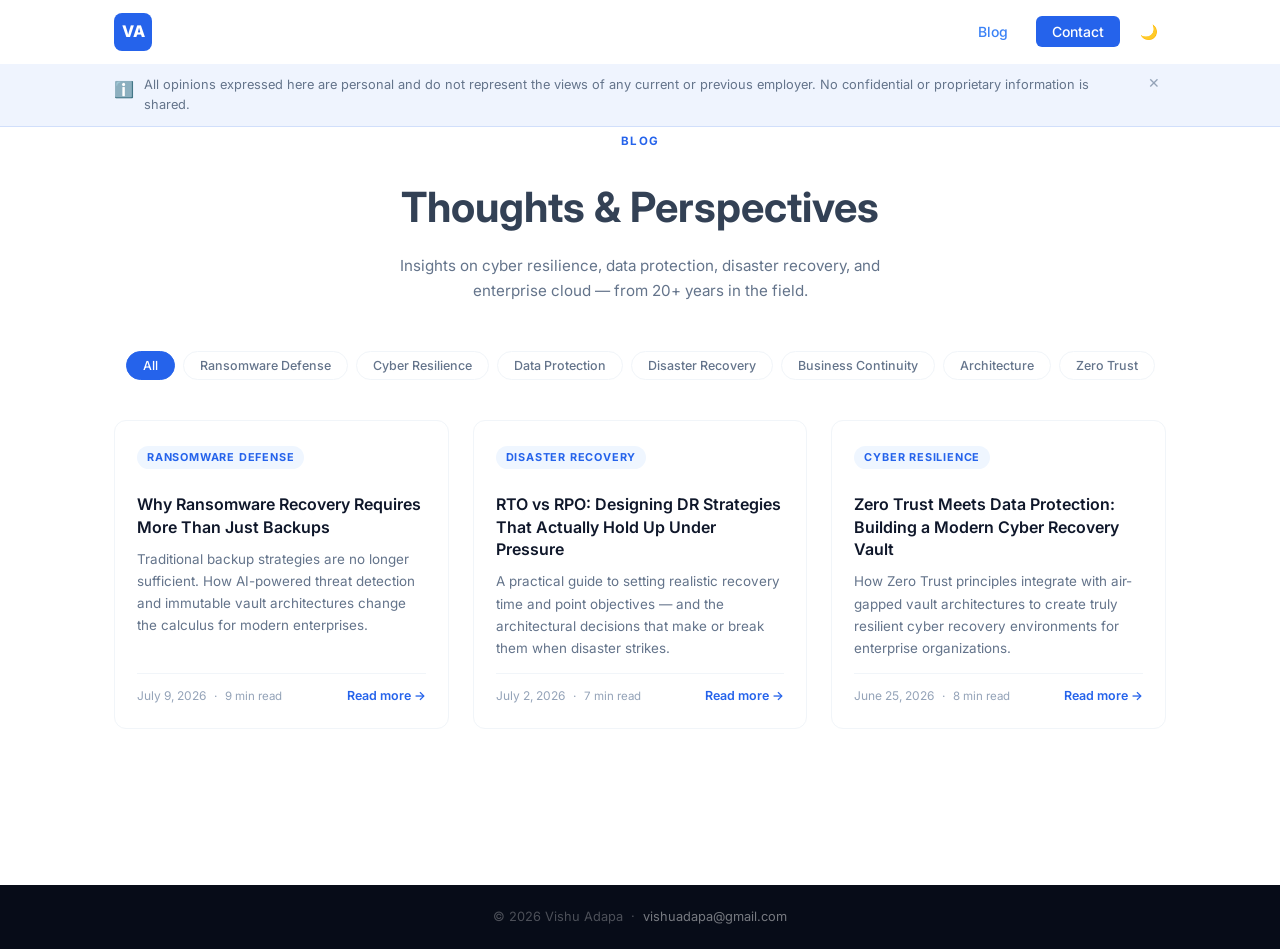
==== blog/index.html @ 8de678d9 "Add professional blog subpage at /blog/ Creates a self-contained blog hub (blog/index.html) with cli" ====
<!DOCTYPE html>
<html lang="en">
<head>
  <meta charset="UTF-8">
  <meta name="viewport" content="width=device-width, initial-scale=1.0">
  <meta name="description" content="Professional blog by Vishu Adapa, CISSP — insights on cyber resilience, data protection, disaster recovery, and enterprise cloud architecture.">
  <title>Blog | Vishu Adapa, CISSP</title>

  <meta property="og:type" content="website">
  <meta property="og:title" content="Blog | Vishu Adapa, CISSP">
  <meta property="og:description" content="Insights on cyber resilience, data protection, disaster recovery, and enterprise cloud from 20+ years in the field.">
  <meta property="og:image" content="https://vishuadapa.com/og-image.png">
  <meta property="og:url" content="https://vishuadapa.com/blog/">
  <meta name="twitter:card" content="summary_large_image">

  <link rel="preconnect" href="https://fonts.googleapis.com">
  <link rel="preconnect" href="https://fonts.gstatic.com" crossorigin>
  <link href="https://fonts.googleapis.com/css2?family=Inter:wght@300;400;500;600;700;800&display=swap" rel="stylesheet">

  <link rel="stylesheet" href="../style.css">

  <link rel="stylesheet" id="hljs-light" href="lib/hljs-light.css">
  <link rel="stylesheet" id="hljs-dark" href="lib/hljs-dark.css" disabled>

  <script>
    (function(){
      var t=localStorage.getItem('theme')||(matchMedia('(prefers-color-scheme:dark)').matches?'dark':'light');
      document.documentElement.setAttribute('data-theme',t);
      if(t==='dark'){
        document.addEventListener('DOMContentLoaded',function(){
          var l=document.getElementById('hljs-light');
          var d=document.getElementById('hljs-dark');
          if(l)l.disabled=true;
          if(d)d.disabled=false;
        });
      }
    })();
  </script>

  <style>
    /* ── Blog-specific extensions to style.css ── */

    .blog-nav-active {
      color: var(--blue-light) !important;
      position: relative;
    }

    /* Disclaimer banner */
    .disclaimer-banner {
      background: rgba(37,99,235,.07);
      border-bottom: 1px solid rgba(37,99,235,.15);
      padding: 11px 0;
      position: sticky;
      top: 64px;
      z-index: 90;
    }
    [data-theme="dark"] .disclaimer-banner {
      background: rgba(37,99,235,.1);
      border-bottom-color: rgba(59,130,246,.2);
    }
    .disclaimer-inner {
      display: flex;
      align-items: flex-start;
      gap: 10px;
    }
    .disclaimer-icon { font-size: 1rem; flex-shrink: 0; padding-top: 2px; }
    .disclaimer-inner p {
      flex: 1;
      font-size: .8rem;
      color: var(--text-muted);
      line-height: 1.55;
      margin: 0;
    }
    .disclaimer-close {
      background: none;
      border: none;
      cursor: pointer;
      color: var(--text-faint);
      font-size: .85rem;
      padding: 2px 6px;
      border-radius: 4px;
      flex-shrink: 0;
      transition: color .2s;
      line-height: 1;
    }
    .disclaimer-close:hover { color: var(--text-body); }

    /* Blog main */
    .blog-main {
      min-height: calc(100vh - 200px);
    }

    /* Listing view */
    .listing-view { padding-top: 64px; }
    .blog-page-header { margin-bottom: 48px; }
    .blog-intro {
      font-size: .95rem;
      color: var(--text-muted);
      margin-top: 12px;
      max-width: 540px;
      margin-left: auto;
      margin-right: auto;
      line-height: 1.65;
    }

    /* Tag filter */
    .tag-filter {
      display: flex;
      flex-wrap: wrap;
      gap: 8px;
      margin-bottom: 40px;
      justify-content: center;
    }
    .tag-btn {
      background: var(--card-bg);
      border: 1px solid var(--card-border);
      color: var(--text-muted);
      font-size: .78rem;
      font-weight: 500;
      font-family: var(--font);
      padding: 6px 16px;
      border-radius: 100px;
      cursor: pointer;
      transition: all .2s;
    }
    .tag-btn:hover, .tag-btn.active {
      background: var(--blue);
      border-color: var(--blue);
      color: #fff;
    }

    /* Post card grid */
    .posts-grid {
      display: grid;
      grid-template-columns: repeat(auto-fill, minmax(320px, 1fr));
      gap: 24px;
      margin-bottom: 60px;
    }
    .post-card {
      background: var(--card-bg);
      border: 1px solid var(--card-border);
      border-radius: var(--radius);
      overflow: hidden;
      display: flex;
      flex-direction: column;
      transition: box-shadow .2s, transform .2s;
      cursor: pointer;
      text-decoration: none;
      color: inherit;
    }
    .post-card:hover { box-shadow: var(--shadow-md); transform: translateY(-2px); }
    .post-card-body { padding: 22px; flex: 1; display: flex; flex-direction: column; }
    .post-card-tag { margin-bottom: 10px; }
    .post-card-title {
      font-size: 1rem;
      font-weight: 600;
      color: var(--text-heading);
      margin-bottom: 10px;
      line-height: 1.4;
    }
    .post-card:hover .post-card-title { color: var(--blue); }
    .post-card-desc {
      font-size: .84rem;
      color: var(--text-muted);
      line-height: 1.65;
      flex: 1;
      margin-bottom: 14px;
    }
    .post-card-footer {
      display: flex;
      align-items: center;
      gap: 8px;
      padding-top: 12px;
      border-top: 1px solid var(--divider);
      font-size: .75rem;
      color: var(--text-faint);
    }
    .post-card-footer .insight-link {
      margin-left: auto;
      font-size: .78rem;
    }
    [data-theme="dark"] .post-card { background: var(--card-bg); border-color: var(--card-border); }

    /* Empty / loading state */
    .listing-state {
      text-align: center;
      padding: 80px 24px;
      color: var(--text-faint);
      font-size: .95rem;
    }

    /* ── Post view ── */
    .post-view { padding-top: 40px; padding-bottom: 80px; }
    .post-container { max-width: 740px; }

    /* Reading progress */
    .reading-progress {
      position: fixed;
      top: 64px;
      left: 0;
      right: 0;
      height: 3px;
      z-index: 89;
      pointer-events: none;
    }
    .reading-progress-bar {
      height: 100%;
      width: 0%;
      background: var(--blue);
      transition: width .08s linear;
    }

    /* Breadcrumb */
    .breadcrumb { margin-bottom: 28px; }
    .breadcrumb-back {
      font-size: .85rem;
      font-weight: 500;
      color: var(--blue);
      text-decoration: none;
      transition: color .2s;
    }
    .breadcrumb-back:hover { color: var(--blue-light); }

    /* Post header */
    .post-header { margin-bottom: 36px; }
    .post-title {
      font-size: clamp(1.55rem, 4vw, 2.2rem);
      font-weight: 700;
      color: var(--text-heading);
      letter-spacing: -.4px;
      line-height: 1.25;
      margin: 12px 0 14px;
    }
    .post-meta {
      font-size: .82rem;
      color: var(--text-faint);
      display: flex;
      align-items: center;
      flex-wrap: wrap;
      gap: 6px;
    }
    .meta-sep { color: var(--text-faint); }

    /* Post hero image */
    .post-hero-image {
      margin-bottom: 32px;
      border-radius: var(--radius);
      overflow: hidden;
    }
    .post-hero-image img {
      width: 100%;
      max-height: 380px;
      object-fit: cover;
      display: block;
    }

    /* ── Prose (rendered Markdown) ── */
    .post-content { line-height: 1.82; color: var(--text-body); font-size: .95rem; }
    .post-content > *:first-child { margin-top: 0 !important; }

    .post-content h1,
    .post-content h2,
    .post-content h3,
    .post-content h4 {
      color: var(--text-heading);
      font-weight: 700;
      line-height: 1.3;
      margin: 2.2em 0 .75em;
    }
    .post-content h1 { font-size: 1.7rem; letter-spacing: -.4px; }
    .post-content h2 {
      font-size: 1.3rem;
      letter-spacing: -.3px;
      border-bottom: 1px solid var(--divider);
      padding-bottom: .45em;
    }
    .post-content h3 { font-size: 1.05rem; }
    .post-content h4 { font-size: .95rem; }

    .post-content p { margin-bottom: 1.4em; }
    .post-content a { color: var(--blue); text-decoration: underline; text-underline-offset: 3px; }
    .post-content a:hover { color: var(--blue-light); }
    .post-content strong { font-weight: 600; color: var(--text-heading); }
    .post-content em { font-style: italic; }

    .post-content ul,
    .post-content ol { padding-left: 1.6em; margin-bottom: 1.4em; }
    .post-content li { margin-bottom: .45em; }
    .post-content li > p { margin-bottom: .4em; }

    .post-content blockquote {
      border-left: 3px solid var(--blue);
      padding: 12px 20px;
      margin: 1.6em 0;
      background: var(--bg-alt);
      border-radius: 0 var(--radius) var(--radius) 0;
      color: var(--text-muted);
    }
    .post-content blockquote p { margin-bottom: 0; }

    /* Code */
    .post-content code {
      background: var(--bg-alt);
      border: 1px solid var(--card-border);
      border-radius: 4px;
      padding: 2px 6px;
      font-size: .84em;
      font-family: 'JetBrains Mono', 'Fira Code', 'Cascadia Code', ui-monospace, monospace;
    }
    .post-content pre {
      background: var(--bg-alt) !important;
      border: 1px solid var(--card-border);
      border-radius: var(--radius);
      overflow-x: auto;
      position: relative;
      margin: 1.6em 0;
    }
    .post-content pre code {
      display: block;
      padding: 18px 20px;
      font-size: .84rem;
      line-height: 1.65;
      background: none !important;
      border: none;
      padding-right: 52px;
    }

    /* Copy button */
    .copy-btn {
      position: absolute;
      top: 10px;
      right: 10px;
      background: var(--card-bg);
      border: 1px solid var(--card-border);
      color: var(--text-muted);
      font-size: .7rem;
      font-weight: 500;
      font-family: var(--font);
      padding: 4px 10px;
      border-radius: 6px;
      cursor: pointer;
      opacity: 0;
      transition: opacity .15s, background .15s, color .15s;
      z-index: 2;
    }
    .post-content pre:hover .copy-btn { opacity: 1; }
    .copy-btn:hover { background: var(--blue); border-color: var(--blue); color: #fff; }

    /* Tables */
    .post-content table {
      width: 100%;
      border-collapse: collapse;
      margin: 1.6em 0;
      font-size: .88rem;
      overflow-x: auto;
      display: block;
    }
    .post-content th {
      background: var(--bg-alt);
      color: var(--text-heading);
      font-weight: 600;
      text-align: left;
      padding: 10px 14px;
      border-bottom: 2px solid var(--divider);
      white-space: nowrap;
    }
    .post-content td { padding: 10px 14px; border-bottom: 1px solid var(--divider); }
    .post-content tr:last-child td { border-bottom: none; }

    /* HR */
    .post-content hr { border: none; border-top: 1px solid var(--divider); margin: 2.4em 0; }

    /* Images */
    .post-content img {
      max-width: 100%;
      height: auto;
      border-radius: var(--radius);
      display: block;
      margin: 0 auto;
    }
    .post-content figure { margin: 1.8em 0; }
    .post-content figcaption {
      text-align: center;
      font-size: .78rem;
      color: var(--text-faint);
      margin-top: 8px;
      font-style: italic;
    }

    /* Mermaid */
    .mermaid-wrapper {
      background: var(--card-bg);
      border: 1px solid var(--card-border);
      border-radius: var(--radius);
      padding: 24px 16px;
      margin: 1.6em 0;
      overflow-x: auto;
      text-align: center;
    }
    .mermaid-wrapper svg { max-width: 100%; height: auto; }

    /* Post footer */
    .post-footer { margin-top: 56px; padding-top: 32px; border-top: 1px solid var(--divider); }

    /* Prev/Next nav */
    .post-nav {
      display: grid;
      grid-template-columns: 1fr 1fr;
      gap: 16px;
      margin-bottom: 28px;
    }
    .post-nav-link {
      display: flex;
      flex-direction: column;
      gap: 4px;
      padding: 14px 18px;
      border-radius: var(--radius);
      background: var(--card-bg);
      border: 1px solid var(--card-border);
      text-decoration: none;
      transition: box-shadow .2s, border-color .2s;
    }
    .post-nav-link:hover { box-shadow: var(--shadow-md); border-color: var(--blue); }
    .post-nav-next { text-align: right; }
    .nav-direction {
      font-size: .7rem;
      color: var(--text-faint);
      font-weight: 600;
      text-transform: uppercase;
      letter-spacing: .5px;
    }
    .nav-title {
      font-size: .83rem;
      color: var(--text-heading);
      font-weight: 500;
      line-height: 1.4;
    }

    /* Share */
    .post-share {
      display: flex;
      align-items: center;
      gap: 10px;
      margin-bottom: 24px;
      flex-wrap: wrap;
    }
    .share-label { font-size: .8rem; color: var(--text-faint); }
    .share-btn {
      font-size: .78rem;
      font-weight: 500;
      color: var(--blue);
      text-decoration: none;
      padding: 5px 14px;
      border: 1px solid var(--card-border);
      border-radius: 100px;
      transition: all .2s;
    }
    .share-btn:hover { background: var(--blue); color: #fff; border-color: var(--blue); }

    .btn-back {
      display: inline-block;
      padding: 9px 20px;
      border-radius: 8px;
      background: none;
      border: 1.5px solid var(--card-border);
      color: var(--text-muted);
      text-decoration: none;
      font-size: .875rem;
      font-weight: 500;
      transition: all .2s;
    }
    .btn-back:hover { border-color: var(--blue); color: var(--blue); }

    /* Responsive */
    @media (max-width: 768px) {
      .posts-grid { grid-template-columns: 1fr; }
      .post-nav { grid-template-columns: 1fr; }
      .post-nav-next { text-align: left; }
      .listing-view { padding-top: 48px; }
    }
    @media (max-width: 480px) {
      .post-container { padding-left: 16px; padding-right: 16px; }
    }
  </style>
</head>
<body>

  <!-- ===== NAVBAR ===== -->
  <nav class="navbar scrolled" id="navbar">
    <div class="nav-container">
      <a href="/" class="nav-logo">VA</a>
      <div class="nav-right">
        <ul class="nav-links" id="navLinks">
          <li><a href="/#about">About</a></li>
          <li><a href="/#skills">Skills</a></li>
          <li><a href="/#experience">Experience</a></li>
          <li><a href="/#certifications">Certifications</a></li>
          <li><a href="/#volunteering">Volunteering</a></li>
          <li><a href="/blog/" class="blog-nav-active">Blog</a></li>
          <li><a href="/#contact" class="nav-cta">Contact</a></li>
        </ul>
        <button class="dark-toggle" id="darkToggle" aria-label="Toggle dark mode">&#127769;</button>
        <button class="nav-toggle" id="navToggle" aria-label="Toggle navigation">
          <span></span><span></span><span></span>
        </button>
      </div>
    </div>
  </nav>

  <!-- ===== DISCLAIMER BANNER ===== -->
  <div class="disclaimer-banner" id="disclaimerBanner" role="note">
    <div class="container disclaimer-inner">
      <span class="disclaimer-icon">&#8505;&#65039;</span>
      <p>All opinions expressed here are personal and do not represent the views of any current or previous employer. No confidential or proprietary information is shared.</p>
      <button class="disclaimer-close" id="disclaimerClose" aria-label="Dismiss disclaimer">&#10005;</button>
    </div>
  </div>

  <!-- ===== READING PROGRESS (post view only) ===== -->
  <div class="reading-progress" id="readingProgress" style="display:none">
    <div class="reading-progress-bar" id="readingProgressBar"></div>
  </div>

  <!-- ===== MAIN CONTENT ===== -->
  <main class="blog-main" id="blogMain">

    <!-- LISTING VIEW -->
    <div id="listingView" class="listing-view section">
      <div class="container">
        <div class="section-header blog-page-header">
          <span class="section-tag">Blog</span>
          <h1 style="font-size:clamp(1.8rem,4vw,2.6rem);margin-top:12px;">Thoughts &amp; Perspectives</h1>
          <p class="blog-intro">Insights on cyber resilience, data protection, disaster recovery, and enterprise cloud — from 20+ years in the field.</p>
        </div>

        <div class="tag-filter" id="tagFilter" role="toolbar" aria-label="Filter posts by topic"></div>
        <div class="posts-grid" id="postsGrid" role="list"></div>
        <div id="listingState" class="listing-state" style="display:none"></div>
      </div>
    </div>

    <!-- POST VIEW -->
    <div id="postView" class="post-view" style="display:none">
      <div class="container post-container">
        <nav class="breadcrumb" aria-label="Breadcrumb">
          <a href="/blog/" class="breadcrumb-back" id="backToBlog">&#8592; All Posts</a>
        </nav>

        <header class="post-header">
          <span class="insight-tag" id="postTag"></span>
          <h1 class="post-title" id="postTitle"></h1>
          <div class="post-meta">
            <time id="postDate"></time>
            <span class="meta-sep">&#183;</span>
            <span id="postReadTime"></span>
          </div>
        </header>

        <div id="postHeroImage" class="post-hero-image" style="display:none">
          <img id="postHeroImg" src="" alt="" loading="lazy">
        </div>

        <article class="post-content" id="postContent" aria-label="Blog post content">
          <div class="listing-state">Loading&#8230;</div>
        </article>

        <footer class="post-footer" id="postFooter" style="display:none">
          <div class="post-nav" id="postNav"></div>
          <div class="post-share">
            <span class="share-label">Share:</span>
            <a id="shareLinkedIn" href="#" target="_blank" rel="noopener noreferrer" class="share-btn">LinkedIn</a>
            <a id="shareX" href="#" target="_blank" rel="noopener noreferrer" class="share-btn">X / Twitter</a>
          </div>
          <a href="/blog/" class="btn-back">&#8592; All Posts</a>
        </footer>
      </div>
    </div>

  </main>

  <!-- ===== FOOTER ===== -->
  <footer class="footer">
    <div class="container">
      <p>&copy; 2026 Vishu Adapa &nbsp;&middot;&nbsp; <a href="mailto:vishuadapa@gmail.com">vishuadapa@gmail.com</a></p>
    </div>
  </footer>

  <button class="back-to-top" id="backToTop" aria-label="Scroll to top">&#8593;</button>

  <!-- Local libraries (bundled for offline/dev use) -->
  <script src="lib/marked.umd.js"></script>
  <script src="lib/highlight.pack.js"></script>
  <!-- Mermaid: CDN only (too large to bundle; diagrams gracefully degrade if unavailable) -->
  <script src="https://cdn.jsdelivr.net/npm/mermaid@11/dist/mermaid.min.js"></script>

  <script>
  // ============================================================
  //  BLOG — inline application script
  // ============================================================

  const htmlEl = document.documentElement;
  let manifest = [];
  let _progressHandler = null;

  // --- Dark mode ---
  function applyTheme(theme) {
    htmlEl.setAttribute('data-theme', theme);
    document.getElementById('darkToggle').textContent = theme === 'dark' ? '☀️' : '🌙';
    localStorage.setItem('theme', theme);
    var l = document.getElementById('hljs-light');
    var d = document.getElementById('hljs-dark');
    if (l) l.disabled = (theme === 'dark');
    if (d) d.disabled = (theme !== 'dark');
    // Re-render mermaid if diagrams are visible
    if (window.mermaid) {
      var wrappers = document.querySelectorAll('.mermaid-wrapper');
      if (wrappers.length) {
        initMermaid(theme);
        wrappers.forEach(function(w) {
          var src = w.dataset.src;
          if (src) {
            w.removeAttribute('data-processed');
            w.innerHTML = src;
            window.mermaid.run({ nodes: [w] });
          }
        });
      }
    }
  }

  document.getElementById('darkToggle').addEventListener('click', function() {
    applyTheme(htmlEl.getAttribute('data-theme') === 'dark' ? 'light' : 'dark');
  });
  // Sync button state on load
  applyTheme(htmlEl.getAttribute('data-theme') || 'light');

  // --- Navbar ---
  var navbar = document.getElementById('navbar');
  window.addEventListener('scroll', function() {
    navbar.classList.toggle('scrolled', window.scrollY > 50);
  }, { passive: true });

  // --- Mobile nav ---
  var navToggle = document.getElementById('navToggle');
  var navLinks  = document.getElementById('navLinks');
  navToggle.addEventListener('click', function() { navLinks.classList.toggle('open'); });
  navLinks.querySelectorAll('a').forEach(function(link) {
    link.addEventListener('click', function() { navLinks.classList.remove('open'); });
  });

  // --- Back to top ---
  var backToTop = document.getElementById('backToTop');
  window.addEventListener('scroll', function() {
    backToTop.classList.toggle('visible', window.scrollY > 300);
  }, { passive: true });
  backToTop.addEventListener('click', function() { window.scrollTo({ top: 0, behavior: 'smooth' }); });

  // --- Disclaimer ---
  (function() {
    var banner = document.getElementById('disclaimerBanner');
    var closeBtn = document.getElementById('disclaimerClose');
    if (localStorage.getItem('blog-disclaimer-seen')) {
      banner.style.display = 'none';
    }
    closeBtn.addEventListener('click', function() {
      banner.style.display = 'none';
      localStorage.setItem('blog-disclaimer-seen', '1');
    });
  })();

  // --- Mermaid ---
  function initMermaid(theme) {
    if (!window.mermaid) return;
    mermaid.initialize({
      startOnLoad: false,
      theme: (theme || htmlEl.getAttribute('data-theme')) === 'dark' ? 'dark' : 'default',
      securityLevel: 'loose',
      fontFamily: 'Inter, -apple-system, sans-serif',
    });
  }
  initMermaid();

  // --- marked.js config ---
  if (window.marked) {
    marked.setOptions({ gfm: true, breaks: false });
  }

  // --- Helpers ---
  function formatDate(dateStr) {
    if (!dateStr) return '';
    var parts = dateStr.split('-');
    var d = new Date(parseInt(parts[0]), parseInt(parts[1]) - 1, parseInt(parts[2]));
    return d.toLocaleDateString('en-US', { year: 'numeric', month: 'long', day: 'numeric' });
  }

  function getAllTags() {
    var seen = {};
    var tags = [];
    manifest.forEach(function(p) {
      (p.tags || []).forEach(function(t) {
        if (!seen[t]) { seen[t] = true; tags.push(t); }
      });
    });
    return tags;
  }

  // --- Fade-in observer ---
  var fadeIO = new IntersectionObserver(function(entries) {
    entries.forEach(function(e) {
      if (e.isIntersecting) { e.target.classList.add('visible'); fadeIO.unobserve(e.target); }
    });
  }, { threshold: 0.08, rootMargin: '0px 0px -30px 0px' });

  // ── LISTING VIEW ──────────────────────────────────────────────

  function renderTagFilter(activeTag) {
    var container = document.getElementById('tagFilter');
    var tags = getAllTags();
    if (!tags.length) { container.innerHTML = ''; return; }
    var html = '<button class="tag-btn' + (!activeTag ? ' active' : '') + '" data-tag="">All</button>';
    tags.forEach(function(t) {
      html += '<button class="tag-btn' + (activeTag === t ? ' active' : '') + '" data-tag="' + t + '">' + t + '</button>';
    });
    container.innerHTML = html;
    container.querySelectorAll('.tag-btn').forEach(function(btn) {
      btn.addEventListener('click', function() {
        var tag = this.dataset.tag;
        container.querySelectorAll('.tag-btn').forEach(function(b) { b.classList.remove('active'); });
        this.classList.add('active');
        filterCards(tag);
      });
    });
  }

  function filterCards(tag) {
    document.querySelectorAll('.post-card').forEach(function(card) {
      var cardTags = card.dataset.tags ? card.dataset.tags.split('|') : [];
      card.hidden = !!(tag && !cardTags.includes(tag));
    });
  }

  function renderPostGrid() {
    var grid = document.getElementById('postsGrid');
    var state = document.getElementById('listingState');
    if (!manifest.length) {
      grid.innerHTML = '';
      state.style.display = '';
      state.innerHTML = '<p>No posts yet &mdash; check back soon.</p>';
      return;
    }
    state.style.display = 'none';
    grid.innerHTML = manifest.map(function(post) {
      var tag = (post.tags && post.tags[0]) ? post.tags[0] : '';
      var tagsAttr = post.tags ? post.tags.join('|') : '';
      return '<a class="post-card fade-in" data-slug="' + post.slug + '" data-tags="' + tagsAttr + '" href="/blog/#' + post.slug + '" role="listitem">'
        + '<div class="post-card-body">'
        + (tag ? '<div class="post-card-tag"><span class="insight-tag">' + tag + '</span></div>' : '')
        + '<div class="post-card-title">' + post.title + '</div>'
        + '<div class="post-card-desc">' + post.description + '</div>'
        + '<div class="post-card-footer">'
        + '<span>' + formatDate(post.date) + '</span>'
        + '<span class="meta-sep">&middot;</span>'
        + '<span class="insight-read">' + (post.readTime || '') + '</span>'
        + '<span class="insight-link">Read more &rarr;</span>'
        + '</div>'
        + '</div>'
        + '</a>';
    }).join('');

    // Intercept clicks for client-side routing
    grid.querySelectorAll('.post-card').forEach(function(card) {
      card.addEventListener('click', function(e) {
        e.preventDefault();
        var slug = this.dataset.slug;
        history.pushState(null, '', '/blog/#' + slug);
        showPost(slug);
      });
    });

    // Fade-in
    document.querySelectorAll('.post-card.fade-in').forEach(function(el) { fadeIO.observe(el); });
  }

  function showListing() {
    document.getElementById('postView').style.display = 'none';
    document.getElementById('listingView').style.display = '';
    document.getElementById('readingProgress').style.display = 'none';
    document.title = 'Blog | Vishu Adapa, CISSP';
    updateOGTags({ title: 'Blog | Vishu Adapa, CISSP', description: 'Insights on cyber resilience, data protection, disaster recovery, and enterprise cloud from Vishu Adapa, CISSP.', slug: '' });

    if (_progressHandler) {
      window.removeEventListener('scroll', _progressHandler, { passive: true });
      _progressHandler = null;
    }
    renderTagFilter('');
    renderPostGrid();
    window.scrollTo(0, 0);
  }

  // ── POST VIEW ─────────────────────────────────────────────────

  function showPost(slug) {
    var post = manifest.find(function(p) { return p.slug === slug; });
    if (!post) { showListing(); return; }

    document.getElementById('listingView').style.display = 'none';
    document.getElementById('postView').style.display = '';
    document.getElementById('readingProgress').style.display = '';
    document.getElementById('postFooter').style.display = 'none';

    document.getElementById('postTag').textContent = (post.tags && post.tags[0]) ? post.tags[0] : '';
    document.getElementById('postTitle').textContent = post.title;
    document.getElementById('postDate').textContent = formatDate(post.date);
    document.getElementById('postReadTime').textContent = post.readTime || '';
    document.title = post.title + ' | Vishu Adapa, CISSP';
    updateOGTags(post);

    var hero = document.getElementById('postHeroImage');
    if (post.image) {
      document.getElementById('postHeroImg').src = '/blog/images/' + post.image;
      document.getElementById('postHeroImg').alt = post.title;
      hero.style.display = '';
    } else {
      hero.style.display = 'none';
    }

    document.getElementById('postContent').innerHTML = '<div class="listing-state">Loading&#8230;</div>';

    fetch('posts/' + slug + '.md')
      .then(function(res) {
        if (!res.ok) throw new Error('not found');
        return res.text();
      })
      .then(function(md) {
        // Strip leading HTML comment (author metadata block)
        md = md.replace(/^\s*<!--[\s\S]*?-->\s*/, '');
        // Strip leading H1 (already displayed in post header from manifest)
        md = md.replace(/^#[^#][^\n]*\n/, '');
        var html = window.marked ? marked.parse(md) : ('<pre>' + md + '</pre>');
        var contentEl = document.getElementById('postContent');
        contentEl.innerHTML = html;
        postProcess(contentEl);
        document.getElementById('postFooter').style.display = '';
        renderPostNav(slug);
        updateShareLinks(post);
        initReadingProgress();
      })
      .catch(function() {
        document.getElementById('postContent').innerHTML =
          '<div class="listing-state"><p>This post could not be loaded.</p>'
          + '<p style="margin-top:16px"><a href="/blog/" class="breadcrumb-back">&larr; Back to Blog</a></p></div>';
      });

    window.scrollTo(0, 0);
  }

  function postProcess(contentEl) {
    // 1. Mermaid: find <code class="language-mermaid">, replace <pre> with wrapper div
    var mermaidNodes = [];
    contentEl.querySelectorAll('pre code.language-mermaid').forEach(function(code) {
      var pre = code.parentElement;
      var src = code.textContent;
      var wrapper = document.createElement('div');
      wrapper.className = 'mermaid-wrapper';
      wrapper.dataset.src = src;
      wrapper.textContent = src;
      pre.replaceWith(wrapper);
      mermaidNodes.push(wrapper);
    });
    if (mermaidNodes.length && window.mermaid) {
      mermaid.run({ nodes: mermaidNodes });
    }

    // 2. Syntax-highlight remaining code blocks + add copy buttons
    contentEl.querySelectorAll('pre code').forEach(function(block) {
      if (window.hljs) hljs.highlightElement(block);
      var pre = block.parentElement;
      var btn = document.createElement('button');
      btn.className = 'copy-btn';
      btn.textContent = 'Copy';
      btn.setAttribute('aria-label', 'Copy code to clipboard');
      btn.addEventListener('click', function() {
        var text = block.textContent.trim();
        if (navigator.clipboard) {
          navigator.clipboard.writeText(text).then(function() {
            btn.textContent = 'Copied!';
            setTimeout(function() { btn.textContent = 'Copy'; }, 2000);
          });
        } else {
          var ta = document.createElement('textarea');
          ta.value = text; document.body.appendChild(ta);
          ta.select(); document.execCommand('copy'); document.body.removeChild(ta);
          btn.textContent = 'Copied!';
          setTimeout(function() { btn.textContent = 'Copy'; }, 2000);
        }
      });
      pre.appendChild(btn);
    });

    // 3. External links open in new tab
    contentEl.querySelectorAll('a').forEach(function(a) {
      var href = a.getAttribute('href') || '';
      if (href.startsWith('http://') || href.startsWith('https://')) {
        a.setAttribute('target', '_blank');
        a.setAttribute('rel', 'noopener noreferrer');
      }
    });

    // 4. Lazy-load images
    contentEl.querySelectorAll('img').forEach(function(img) {
      img.setAttribute('loading', 'lazy');
      if (!img.getAttribute('alt')) img.setAttribute('alt', '');
    });
  }

  function renderPostNav(currentSlug) {
    var posts = manifest;
    var idx = posts.findIndex(function(p) { return p.slug === currentSlug; });
    var newer = idx > 0 ? posts[idx - 1] : null;
    var older = idx < posts.length - 1 ? posts[idx + 1] : null;
    var navEl = document.getElementById('postNav');

    function makeNavLink(post, direction, label) {
      var a = document.createElement('a');
      a.className = 'post-nav-link post-nav-' + direction;
      a.href = '/blog/#' + post.slug;
      a.dataset.slug = post.slug;
      a.innerHTML = '<span class="nav-direction">' + label + '</span><span class="nav-title">' + post.title + '</span>';
      a.addEventListener('click', function(e) {
        e.preventDefault();
        history.pushState(null, '', '/blog/#' + post.slug);
        showPost(post.slug);
      });
      return a;
    }

    navEl.innerHTML = '';
    if (older) navEl.appendChild(makeNavLink(older, 'prev', '&#8592; Older'));
    else navEl.appendChild(document.createElement('span'));
    if (newer) navEl.appendChild(makeNavLink(newer, 'next', 'Newer &#8594;'));
    else navEl.appendChild(document.createElement('span'));
  }

  function initReadingProgress() {
    if (_progressHandler) {
      window.removeEventListener('scroll', _progressHandler, { passive: true });
    }
    var bar = document.getElementById('readingProgressBar');
    var article = document.getElementById('postContent');
    _progressHandler = function() {
      var rect = article.getBoundingClientRect();
      var total = rect.height - window.innerHeight;
      var scrolled = Math.max(0, -rect.top);
      var pct = total > 0 ? Math.min(100, (scrolled / total) * 100) : 0;
      bar.style.width = pct + '%';
    };
    window.addEventListener('scroll', _progressHandler, { passive: true });
  }

  function updateOGTags(post) {
    function setMeta(prop, val) {
      var el = document.querySelector('meta[property="' + prop + '"]');
      if (!el) { el = document.createElement('meta'); el.setAttribute('property', prop); document.head.appendChild(el); }
      el.setAttribute('content', val || '');
    }
    setMeta('og:title', (post.title || 'Blog') + ' | Vishu Adapa, CISSP');
    setMeta('og:description', post.description || '');
    setMeta('og:url', 'https://vishuadapa.com/blog/' + (post.slug ? '#' + post.slug : ''));
  }

  function updateShareLinks(post) {
    var url = 'https://vishuadapa.com/blog/#' + post.slug;
    var title = encodeURIComponent(post.title);
    document.getElementById('shareLinkedIn').href =
      'https://www.linkedin.com/sharing/share-offsite/?url=' + encodeURIComponent(url);
    document.getElementById('shareX').href =
      'https://x.com/intent/tweet?url=' + encodeURIComponent(url) + '&text=' + title;
  }

  // ── ROUTER ───────────────────────────────────────────────────

  function route() {
    var slug = window.location.hash.slice(1);
    if (slug) {
      showPost(slug);
    } else {
      showListing();
    }
  }

  window.addEventListener('popstate', route);

  // Intercept the "Back to Blog" breadcrumb link for SPA navigation
  document.getElementById('backToBlog').addEventListener('click', function(e) {
    e.preventDefault();
    history.pushState(null, '', '/blog/');
    showListing();
  });

  // ── BOOTSTRAP ────────────────────────────────────────────────

  fetch('manifest.json')
    .then(function(res) { return res.json(); })
    .then(function(data) {
      manifest = Array.isArray(data) ? data : (data.posts || []);
      route();
    })
    .catch(function() {
      var state = document.getElementById('listingState');
      state.style.display = '';
      state.innerHTML = '<p>Posts could not be loaded. Please try refreshing.</p>';
      document.getElementById('postsGrid').innerHTML = '';
    });

  </script>
</body>
</html>
---- style.css ----
/* ============================================================
   VISHU ADAPA PORTFOLIO — style.css
   ============================================================ */

/* === Reset & Variables === */
*, *::before, *::after { box-sizing: border-box; margin: 0; padding: 0; }

:root {
  --navy:       #0f172a;
  --slate:      #1e293b;
  --blue:       #2563eb;
  --blue-light: #3b82f6;
  --blue-pale:  #eff6ff;
  --white:      #ffffff;
  --gray-50:    #f8fafc;
  --gray-100:   #f1f5f9;
  --gray-200:   #e2e8f0;
  --gray-400:   #94a3b8;
  --gray-500:   #64748b;
  --gray-700:   #334155;
  --font: 'Inter', -apple-system, BlinkMacSystemFont, 'Segoe UI', sans-serif;
  --radius: 12px;
  --shadow-sm: 0 1px 3px rgba(0,0,0,.08);
  --shadow-md: 0 4px 12px rgba(0,0,0,.1);
  --shadow-lg: 0 10px 24px rgba(0,0,0,.12);

  /* Dark mode tokens (light defaults) */
  --bg:         #ffffff;
  --bg-alt:     #f8fafc;
  --card-bg:    #ffffff;
  --card-border:#f1f5f9;
  --text-body:  #334155;
  --text-muted: #64748b;
  --text-faint: #94a3b8;
  --text-heading:#0f172a;
  --divider:    #f1f5f9;
}

/* === Dark Mode Overrides === */
[data-theme="dark"] {
  --bg:         #0d1117;
  --bg-alt:     #111827;
  --card-bg:    #161b22;
  --card-border:rgba(255,255,255,.08);
  --text-body:  #c9d1d9;
  --text-muted: #8b949e;
  --text-faint: #6e7681;
  --text-heading:#e6edf3;
  --divider:    rgba(255,255,255,.08);
}
[data-theme="dark"] body              { background: var(--bg); color: var(--text-body); }
[data-theme="dark"] .section-alt      { background: var(--bg-alt); }
[data-theme="dark"] .section-header h2 { color: var(--text-heading); }
[data-theme="dark"] .about-text p     { color: var(--text-muted); }
[data-theme="dark"] .about-stats      { border-top-color: var(--divider); }
[data-theme="dark"] .highlight-card,
[data-theme="dark"] .skill-category,
[data-theme="dark"] .timeline-card,
[data-theme="dark"] .testimonial-card,
[data-theme="dark"] .insight-card     { background: var(--card-bg); border-color: var(--card-border); }
[data-theme="dark"] .highlight-card h3,
[data-theme="dark"] .skill-category h3,
[data-theme="dark"] .timeline-header h3,
[data-theme="dark"] .insight-card h3,
[data-theme="dark"] .earlier-company,
[data-theme="dark"] .author-name      { color: var(--text-heading); }
[data-theme="dark"] .highlight-card p,
[data-theme="dark"] .timeline-bullets li,
[data-theme="dark"] .testimonial-card p,
[data-theme="dark"] .insight-card p,
[data-theme="dark"] .earlier-position { color: var(--text-muted); }
[data-theme="dark"] .skill-category h3 { border-bottom-color: var(--divider); }
[data-theme="dark"] .tier-label,
[data-theme="dark"] .timeline-date,
[data-theme="dark"] .timeline-location,
[data-theme="dark"] .timeline-duration,
[data-theme="dark"] .earlier-dates,
[data-theme="dark"] .author-title,
[data-theme="dark"] .testimonials-note,
[data-theme="dark"] .insight-read     { color: var(--text-faint); }
[data-theme="dark"] .insight-footer   { border-top-color: var(--divider); }
[data-theme="dark"] a.cert-card,
[data-theme="dark"] .cert-card        { background: var(--card-bg); border-color: var(--card-border); }
[data-theme="dark"] .cert-card h3     { color: var(--text-heading); }
[data-theme="dark"] .cert-card p      { color: var(--text-muted); }
[data-theme="dark"] .cert-card.featured {
  background: linear-gradient(145deg, #1c2d4a, #161b22);
  border-color: #1d4ed8;
}
[data-theme="dark"] .earlier-card     { background: var(--bg); }
[data-theme="dark"] .timeline::before { background: var(--divider); }
[data-theme="dark"] .timeline-dot     { background: #30363d; border-color: var(--bg); box-shadow: 0 0 0 2px #30363d; }
[data-theme="dark"] .navbar.scrolled  { background: rgba(13,17,23,.96); }
[data-theme="dark"] .footer           { background: #010409; }
[data-theme="dark"] .footer p,
[data-theme="dark"] .footer a         { color: rgba(255,255,255,.35); }
[data-theme="dark"] .highlight-card:hover,
[data-theme="dark"] .timeline-card:hover,
[data-theme="dark"] .insight-card:hover { box-shadow: 0 4px 12px rgba(0,0,0,.4); }

html { scroll-behavior: smooth; }

body {
  font-family: var(--font);
  color: var(--gray-700);
  background: var(--white);
  line-height: 1.6;
  -webkit-font-smoothing: antialiased;
}

.container {
  max-width: 1100px;
  margin: 0 auto;
  padding: 0 24px;
}

/* === NAVBAR === */
.navbar {
  position: fixed;
  inset: 0 0 auto;
  z-index: 100;
  transition: background .3s, box-shadow .3s;
}
.navbar.scrolled {
  background: rgba(15, 23, 42, .96);
  backdrop-filter: blur(12px);
  box-shadow: 0 1px 0 rgba(255,255,255,.08);
}
.nav-container {
  max-width: 1100px;
  margin: 0 auto;
  padding: 0 24px;
  height: 64px;
  display: flex;
  align-items: center;
  justify-content: space-between;
}
.nav-logo {
  font-size: 1rem;
  font-weight: 800;
  color: var(--white);
  text-decoration: none;
  background: var(--blue);
  width: 38px; height: 38px;
  border-radius: 8px;
  display: flex; align-items: center; justify-content: center;
  letter-spacing: -0.5px;
  flex-shrink: 0;
}
.nav-right {
  display: flex;
  align-items: center;
  gap: 12px;
}
.nav-links {
  display: flex;
  align-items: center;
  gap: 28px;
  list-style: none;
}
.nav-links a {
  color: rgba(255,255,255,.75);
  text-decoration: none;
  font-size: .875rem;
  font-weight: 500;
  transition: color .2s;
  position: relative;
}
.nav-links a:hover { color: var(--white); }
.nav-links a.active { color: var(--white); }
.nav-links a.active::after {
  content: '';
  position: absolute;
  bottom: -4px; left: 0;
  width: 100%; height: 2px;
  background: var(--blue-light);
  border-radius: 1px;
}
.nav-cta {
  background: var(--blue) !important;
  color: var(--white) !important;
  padding: 7px 16px !important;
  border-radius: 6px;
}
.nav-cta:hover { background: var(--blue-light) !important; }
.nav-cta.active::after { display: none; }

/* Dark mode toggle */
.dark-toggle {
  background: none;
  border: 1px solid rgba(255,255,255,.25);
  border-radius: 6px;
  color: var(--white);
  width: 34px; height: 34px;
  cursor: pointer;
  font-size: .9rem;
  display: flex;
  align-items: center;
  justify-content: center;
  transition: border-color .2s, background .2s;
  padding: 0;
  flex-shrink: 0;
  line-height: 1;
}
.dark-toggle:hover {
  border-color: rgba(255,255,255,.55);
  background: rgba(255,255,255,.06);
}

.nav-toggle {
  display: none;
  flex-direction: column;
  gap: 5px;
  background: none;
  border: none;
  cursor: pointer;
  padding: 4px;
}
.nav-toggle span {
  display: block;
  width: 22px; height: 2px;
  background: var(--white);
  border-radius: 2px;
  transition: .3s;
}

/* === HERO === */
.hero {
  min-height: 100vh;
  background: linear-gradient(135deg, #0f172a 0%, #0f2744 55%, #0a1628 100%);
  display: flex;
  align-items: center;
  position: relative;
  overflow: hidden;
  padding: 100px 0 80px;
}
.hero-particles {
  position: absolute;
  inset: 0;
  width: 100%;
  height: 100%;
  z-index: 0;
}
.hero-bg {
  position: absolute;
  inset: 0;
  z-index: 1;
  background-image:
    radial-gradient(circle at 20% 55%, rgba(37,99,235,.18) 0%, transparent 50%),
    radial-gradient(circle at 75% 20%, rgba(59,130,246,.12) 0%, transparent 40%),
    radial-gradient(circle at 60% 80%, rgba(37,99,235,.08) 0%, transparent 35%);
}
.hero-content {
  position: relative;
  z-index: 2;
  text-align: center;
  color: var(--white);
}

/* CISSP Shield */
.cissp-shield {
  display: inline-block;
  margin-bottom: 20px;
  animation: shieldFloat 4s ease-in-out infinite;
  filter: drop-shadow(0 0 12px rgba(59,130,246,.5));
  cursor: default;
}
@keyframes shieldFloat {
  0%, 100% { transform: translateY(0); }
  50%       { transform: translateY(-6px); }
}

/* Hero staggered entrance */
.hero-animate {
  opacity: 0;
  transform: translateY(24px);
  animation: heroFadeUp .7s ease forwards;
  animation-delay: var(--delay, 0s);
}
@keyframes heroFadeUp {
  to { opacity: 1; transform: translateY(0); }
}

/* Typewriter cursor */
.tw-cursor {
  display: inline-block;
  color: #93c5fd;
  font-weight: 300;
  animation: blink .75s step-end infinite;
  margin-left: 2px;
}
@keyframes blink {
  0%, 100% { opacity: 1; }
  50%       { opacity: 0; }
}
.hero-name {
  font-size: clamp(2.5rem, 6vw, 4.5rem);
  font-weight: 800;
  letter-spacing: -2px;
  line-height: 1.05;
  margin-bottom: 18px;
  background: linear-gradient(135deg, #ffffff 0%, #93c5fd 100%);
  -webkit-background-clip: text;
  -webkit-text-fill-color: transparent;
  background-clip: text;
}
.hero-tagline {
  font-size: clamp(1.1rem, 2.5vw, 1.4rem);
  font-weight: 500;
  color: rgba(255,255,255,.88);
  margin-bottom: 12px;
}
.hero-subtitle {
  font-size: .9rem;
  color: rgba(255,255,255,.45);
  letter-spacing: .5px;
  margin-bottom: 18px;
}
.hero-location {
  font-size: .875rem;
  color: rgba(255,255,255,.5);
  margin-bottom: 40px;
}
.hero-actions {
  display: flex;
  gap: 14px;
  justify-content: center;
  flex-wrap: wrap;
}
.btn {
  padding: 13px 26px;
  border-radius: 8px;
  font-size: .9rem;
  font-weight: 600;
  text-decoration: none;
  transition: all .2s;
  display: inline-block;
  cursor: pointer;
}
.btn-primary { background: var(--blue); color: var(--white); }
.btn-primary:hover {
  background: var(--blue-light);
  transform: translateY(-2px);
  box-shadow: 0 8px 24px rgba(37,99,235,.4);
}
.btn-outline {
  background: transparent;
  color: var(--white);
  border: 2px solid rgba(255,255,255,.28);
}
.btn-outline:hover {
  border-color: rgba(255,255,255,.65);
  background: rgba(255,255,255,.05);
}

.hero-scroll {
  position: absolute;
  bottom: 28px;
  left: 50%;
  transform: translateX(-50%);
  display: flex;
  flex-direction: column;
  align-items: center;
  gap: 8px;
  color: rgba(255,255,255,.35);
  font-size: .7rem;
  letter-spacing: 1px;
  text-transform: uppercase;
}
.scroll-line {
  width: 1px; height: 36px;
  background: linear-gradient(to bottom, rgba(255,255,255,.35), transparent);
  animation: scrollPulse 2s ease-in-out infinite;
}
@keyframes scrollPulse {
  0%, 100% { opacity: .4; }
  50%       { opacity: 1; }
}

/* === SECTIONS === */
.section { padding: 96px 0; }
.section-alt { background: var(--gray-50); }

.section-header {
  text-align: center;
  margin-bottom: 64px;
}
.section-tag {
  display: inline-block;
  font-size: .72rem;
  font-weight: 700;
  letter-spacing: 1.5px;
  text-transform: uppercase;
  color: var(--blue);
  margin-bottom: 12px;
}
.section-header h2 {
  font-size: clamp(1.75rem, 3vw, 2.4rem);
  font-weight: 700;
  color: var(--navy);
  letter-spacing: -.5px;
  line-height: 1.2;
}

/* === ABOUT === */
.about-grid {
  display: grid;
  grid-template-columns: 1fr 1fr;
  gap: 64px;
  align-items: start;
}
.about-text p {
  color: var(--gray-500);
  margin-bottom: 18px;
  line-height: 1.8;
  font-size: 1rem;
}
.about-stats {
  display: grid;
  grid-template-columns: repeat(4, 1fr);
  gap: 16px;
  margin-top: 32px;
  padding-top: 28px;
  border-top: 1px solid var(--gray-100);
}
.stat { text-align: center; }
.stat-number {
  display: block;
  font-size: 1.45rem;
  font-weight: 800;
  color: var(--blue);
  line-height: 1;
  margin-bottom: 6px;
}
.stat-label {
  font-size: .7rem;
  color: var(--gray-400);
  text-transform: uppercase;
  letter-spacing: .5px;
}
.about-highlights {
  display: grid;
  grid-template-columns: 1fr 1fr;
  gap: 16px;
}
.highlight-card {
  background: var(--white);
  border: 1px solid var(--gray-100);
  border-radius: var(--radius);
  padding: 24px;
  transition: box-shadow .2s, transform .2s;
}
.highlight-card:hover { box-shadow: var(--shadow-md); transform: translateY(-2px); }
.highlight-icon { font-size: 1.6rem; margin-bottom: 12px; }
.highlight-card h3 { font-size: .9rem; font-weight: 600; color: var(--navy); margin-bottom: 8px; }
.highlight-card p  { font-size: .82rem; color: var(--gray-500); line-height: 1.6; }

/* === SKILLS === */
.skills-grid {
  display: grid;
  grid-template-columns: repeat(auto-fill, minmax(300px, 1fr));
  gap: 20px;
}
.skill-category {
  background: var(--white);
  border: 1px solid var(--gray-100);
  border-radius: var(--radius);
  padding: 22px;
}
.skill-category h3 {
  font-size: .875rem;
  font-weight: 600;
  color: var(--navy);
  margin-bottom: 14px;
  padding-bottom: 10px;
  border-bottom: 1px solid var(--gray-100);
}
.skill-tier { margin-bottom: 12px; }
.skill-tier:last-child { margin-bottom: 0; }
.tier-label {
  display: block;
  font-size: .63rem;
  font-weight: 700;
  letter-spacing: 1px;
  text-transform: uppercase;
  color: var(--gray-400);
  margin-bottom: 6px;
}
.skill-tags { display: flex; flex-wrap: wrap; gap: 8px; }
.skill-tags span {
  background: var(--blue-pale);
  color: var(--blue);
  font-size: .76rem;
  font-weight: 500;
  padding: 4px 12px;
  border-radius: 100px;
  white-space: nowrap;
}
.skill-tags span.level-expert {
  background: var(--blue);
  color: var(--white);
}

/* === TIMELINE === */
.timeline { position: relative; max-width: 820px; margin: 0 auto; }
.timeline::before {
  content: '';
  position: absolute;
  left: 15px; top: 8px; bottom: 8px;
  width: 2px;
  background: var(--gray-200);
}
.timeline-item {
  position: relative;
  padding-left: 54px;
  margin-bottom: 28px;
}
.timeline-dot {
  position: absolute;
  left: 7px; top: 22px;
  width: 18px; height: 18px;
  border-radius: 50%;
  background: var(--gray-200);
  border: 3px solid var(--white);
  box-shadow: 0 0 0 2px var(--gray-200);
}
.timeline-dot.current {
  background: var(--blue);
  box-shadow: 0 0 0 3px var(--blue-light);
  animation: dotPulse 2.5s ease-in-out infinite;
}
@keyframes dotPulse {
  0%, 100% { box-shadow: 0 0 0 3px var(--blue-light); }
  50%       { box-shadow: 0 0 0 6px rgba(59,130,246,.2); }
}
.timeline-card {
  background: var(--white);
  border: 1px solid var(--gray-100);
  border-radius: var(--radius);
  padding: 22px;
  transition: box-shadow .2s;
}
.timeline-card:hover { box-shadow: var(--shadow-md); }
.timeline-header {
  display: flex;
  justify-content: space-between;
  align-items: flex-start;
  gap: 16px;
  margin-bottom: 6px;
}
.timeline-header h3 { font-size: 1rem; font-weight: 600; color: var(--navy); margin-bottom: 3px; }
.company { font-size: .875rem; font-weight: 500; color: var(--blue); }
.timeline-meta { text-align: right; flex-shrink: 0; }
.timeline-date { display: block; font-size: .78rem; color: var(--gray-500); white-space: nowrap; }
.timeline-duration { display: block; font-size: .72rem; color: var(--gray-400); margin-top: 2px; }
.timeline-badge {
  display: inline-block;
  font-size: .68rem; font-weight: 600;
  padding: 2px 10px; border-radius: 100px;
  margin-top: 4px;
}
.current-badge { background: rgba(37,99,235,.1); color: var(--blue); }
.timeline-location { font-size: .78rem; color: var(--gray-400); margin-bottom: 10px; }
.timeline-bullets { list-style: none; margin-top: 10px; }
.timeline-bullets li {
  font-size: .875rem;
  color: var(--gray-500);
  padding-left: 16px;
  position: relative;
  margin-bottom: 6px;
  line-height: 1.65;
}
.timeline-bullets li::before { content: '→'; position: absolute; left: 0; color: var(--blue); font-size: .78rem; top: 2px; }

/* Earlier roles card */
.earlier-card { background: var(--gray-50); }
.earlier-title {
  font-size: .72rem; font-weight: 700;
  color: var(--gray-400);
  text-transform: uppercase; letter-spacing: .8px;
  margin-bottom: 16px;
}
.earlier-roles { display: grid; grid-template-columns: 1fr 1fr; gap: 14px; }
.earlier-role { display: flex; flex-direction: column; gap: 2px; }
.earlier-company { font-size: .85rem; font-weight: 600; color: var(--navy); }
.earlier-position { font-size: .8rem; color: var(--gray-500); }
.earlier-dates { font-size: .72rem; color: var(--gray-400); }

/* === TESTIMONIALS === */
.testimonials-grid {
  display: grid;
  grid-template-columns: repeat(auto-fill, minmax(300px, 1fr));
  gap: 24px;
}
.testimonial-card {
  background: var(--white);
  border: 1px solid var(--gray-100);
  border-radius: var(--radius);
  padding: 28px;
  display: flex;
  flex-direction: column;
}
.testimonial-quote {
  font-size: 3.5rem;
  line-height: 1;
  color: var(--blue);
  font-family: Georgia, serif;
  margin-bottom: -4px;
  opacity: .25;
}
.testimonial-card p {
  font-size: .9rem;
  color: var(--gray-500);
  line-height: 1.75;
  font-style: italic;
  flex: 1;
  margin-bottom: 20px;
}
.testimonial-author {
  display: flex;
  align-items: center;
  gap: 12px;
}
.author-avatar {
  width: 40px; height: 40px;
  border-radius: 50%;
  background: var(--blue);
  color: var(--white);
  display: flex; align-items: center; justify-content: center;
  font-size: .72rem;
  font-weight: 700;
  flex-shrink: 0;
  letter-spacing: .5px;
}
.author-info { display: flex; flex-direction: column; gap: 2px; }
.author-name { font-size: .85rem; font-weight: 600; color: var(--navy); }
.author-title { font-size: .75rem; color: var(--gray-400); }
.testimonials-note {
  text-align: center;
  font-size: .75rem;
  color: var(--gray-400);
  margin-top: 32px;
  font-style: italic;
}

/* === CERTIFICATIONS === */
.certs-grid {
  display: grid;
  grid-template-columns: repeat(auto-fill, minmax(210px, 1fr));
  gap: 18px;
}
a.cert-card {
  text-decoration: none;
  display: block;
}
.cert-card {
  background: var(--white);
  border: 1px solid var(--gray-100);
  border-radius: var(--radius);
  padding: 22px;
  text-align: center;
  transition: box-shadow .2s, transform .2s;
}
.cert-card:hover { box-shadow: var(--shadow-md); transform: translateY(-2px); }
.cert-card.featured {
  border-color: #93c5fd;
  background: linear-gradient(145deg, var(--blue-pale), var(--white));
}
.cert-icon { font-size: 1.75rem; margin-bottom: 10px; }
.cert-card h3 { font-size: .875rem; font-weight: 600; color: var(--navy); margin-bottom: 6px; }
.cert-card p  { font-size: .78rem; color: var(--gray-500); line-height: 1.5; margin-bottom: 12px; }
.cert-issuer {
  display: inline-block;
  font-size: .7rem; font-weight: 600;
  color: var(--blue);
  background: var(--blue-pale);
  padding: 3px 10px; border-radius: 100px;
}

/* === INSIGHTS === */
.insights-grid {
  display: grid;
  grid-template-columns: repeat(auto-fill, minmax(300px, 1fr));
  gap: 24px;
}
.insight-card {
  background: var(--white);
  border: 1px solid var(--gray-100);
  border-radius: var(--radius);
  padding: 28px;
  display: flex;
  flex-direction: column;
  transition: box-shadow .2s, transform .2s;
}
.insight-card:hover { box-shadow: var(--shadow-md); transform: translateY(-2px); }
.insight-tag {
  display: inline-block;
  font-size: .68rem;
  font-weight: 700;
  text-transform: uppercase;
  letter-spacing: .8px;
  color: var(--blue);
  background: var(--blue-pale);
  padding: 3px 10px;
  border-radius: 100px;
  margin-bottom: 14px;
  align-self: flex-start;
}
.insight-card h3 {
  font-size: .95rem;
  font-weight: 600;
  color: var(--navy);
  margin-bottom: 10px;
  line-height: 1.45;
}
.insight-card p {
  font-size: .82rem;
  color: var(--gray-500);
  line-height: 1.65;
  flex: 1;
  margin-bottom: 16px;
}
.insight-footer {
  display: flex;
  align-items: center;
  justify-content: space-between;
  padding-top: 14px;
  border-top: 1px solid var(--gray-100);
}
.insight-read { font-size: .72rem; color: var(--gray-400); }
.insight-link {
  font-size: .78rem;
  font-weight: 600;
  color: var(--blue);
  text-decoration: none;
  transition: color .2s;
}
.insight-link:hover { color: var(--blue-light); }

/* === CONTACT === */
.contact-section {
  background: linear-gradient(135deg, #0f172a 0%, #0f2744 100%);
}
.section-header.light h2 { color: var(--white); }
.section-tag-light {
  display: inline-block;
  font-size: .72rem; font-weight: 700;
  letter-spacing: 1.5px; text-transform: uppercase;
  color: #93c5fd; margin-bottom: 12px;
}
.contact-intro {
  color: rgba(255,255,255,.55);
  font-size: .95rem;
  margin-top: 10px;
}
.contact-grid {
  display: grid;
  grid-template-columns: repeat(3, 1fr);
  gap: 20px;
  max-width: 680px;
  margin: 0 auto;
}
.contact-card {
  background: rgba(255,255,255,.06);
  border: 1px solid rgba(255,255,255,.1);
  border-radius: var(--radius);
  padding: 28px 20px;
  text-align: center;
  text-decoration: none;
  color: var(--white);
  transition: all .2s;
  display: block;
}
.contact-card:hover {
  background: rgba(255,255,255,.1);
  border-color: rgba(255,255,255,.22);
  transform: translateY(-3px);
  box-shadow: 0 12px 28px rgba(0,0,0,.3);
}
.contact-icon { font-size: 1.75rem; margin-bottom: 10px; }
.contact-card h3 { font-size: .875rem; font-weight: 600; color: rgba(255,255,255,.88); margin-bottom: 5px; }
.contact-card p  { font-size: .78rem; color: rgba(255,255,255,.45); }

/* === FOOTER === */
.footer { background: #070c18; padding: 22px 0; text-align: center; }
.footer p { font-size: .8rem; color: rgba(255,255,255,.28); }
.footer a { color: rgba(255,255,255,.45); text-decoration: none; }
.footer a:hover { color: rgba(255,255,255,.75); }

/* === BACK TO TOP === */
.back-to-top {
  position: fixed;
  bottom: 28px;
  right: 24px;
  width: 40px; height: 40px;
  background: var(--blue);
  color: var(--white);
  border: none;
  border-radius: 8px;
  font-size: 1.1rem;
  cursor: pointer;
  display: flex;
  align-items: center;
  justify-content: center;
  opacity: 0;
  pointer-events: none;
  transform: translateY(8px);
  transition: opacity .25s, transform .25s, background .2s;
  z-index: 90;
  box-shadow: var(--shadow-md);
}
.back-to-top.visible {
  opacity: 1;
  pointer-events: auto;
  transform: translateY(0);
}
.back-to-top:hover {
  background: var(--blue-light);
  transform: translateY(-2px);
}

/* === SCROLL FADE-IN ANIMATION === */
.fade-in {
  opacity: 0;
  transform: translateY(22px);
  transition: opacity .6s ease, transform .6s ease;
}
.fade-in.visible {
  opacity: 1;
  transform: translateY(0);
}

/* === RESPONSIVE === */
@media (max-width: 900px) {
  .about-grid { grid-template-columns: 1fr; gap: 40px; }
  .about-highlights { grid-template-columns: 1fr 1fr; }
}
@media (max-width: 768px) {
  .nav-links {
    display: none;
    position: absolute;
    top: 64px; left: 0; right: 0;
    background: rgba(15,23,42,.98);
    flex-direction: column;
    padding: 20px 24px;
    gap: 14px;
    border-bottom: 1px solid rgba(255,255,255,.08);
  }
  .nav-links.open { display: flex; }
  .nav-toggle { display: flex; }

  .about-stats  { grid-template-columns: repeat(2, 1fr); }
  .earlier-roles { grid-template-columns: 1fr; }
  .contact-grid { grid-template-columns: 1fr; max-width: 320px; }
  .timeline-header { flex-direction: column; gap: 6px; }
  .timeline-meta { text-align: left; }
  .section { padding: 64px 0; }
  .section-header { margin-bottom: 40px; }
  .testimonials-grid,
  .insights-grid { grid-template-columns: 1fr; }
}
@media (max-width: 480px) {
  .hero-actions { flex-direction: column; align-items: center; }
  .btn { width: 100%; max-width: 260px; text-align: center; }
  .about-highlights { grid-template-columns: 1fr; }
  .certs-grid { grid-template-columns: 1fr 1fr; }
  .back-to-top { right: 16px; bottom: 20px; }
}
@media (max-width: 360px) {
  .certs-grid { grid-template-columns: 1fr; }
  .about-stats  { grid-template-columns: repeat(2, 1fr); }
}

/* === PREFERS REDUCED MOTION === */
@media (prefers-reduced-motion: reduce) {
  *, *::before, *::after {
    animation-duration: .01ms !important;
    animation-iteration-count: 1 !important;
    transition-duration: .01ms !important;
  }
  .hero-particles { display: none; }
  .hero-animate {
    opacity: 1;
    transform: none;
    animation: none;
  }
  .fade-in {
    opacity: 1;
    transform: none;
    transition: none;
  }
  .cissp-shield { animation: none; }
}
---- blog/lib/hljs-light.css ----
pre code.hljs{display:block;overflow-x:auto;padding:1em}code.hljs{padding:3px 5px}/*!
  Theme: GitHub
  Description: Light theme as seen on github.com
  Author: github.com
  Maintainer: @Hirse
  Updated: 2021-05-15

  Outdated base version: https://github.com/primer/github-syntax-light
  Current colors taken from GitHub's CSS
*/.hljs{color:#24292e;background:#fff}.hljs-doctag,.hljs-keyword,.hljs-meta .hljs-keyword,.hljs-template-tag,.hljs-template-variable,.hljs-type,.hljs-variable.language_{color:#d73a49}.hljs-title,.hljs-title.class_,.hljs-title.class_.inherited__,.hljs-title.function_{color:#6f42c1}.hljs-attr,.hljs-attribute,.hljs-literal,.hljs-meta,.hljs-number,.hljs-operator,.hljs-selector-attr,.hljs-selector-class,.hljs-selector-id,.hljs-variable{color:#005cc5}.hljs-meta .hljs-string,.hljs-regexp,.hljs-string{color:#032f62}.hljs-built_in,.hljs-symbol{color:#e36209}.hljs-code,.hljs-comment,.hljs-formula{color:#6a737d}.hljs-name,.hljs-quote,.hljs-selector-pseudo,.hljs-selector-tag{color:#22863a}.hljs-subst{color:#24292e}.hljs-section{color:#005cc5;font-weight:700}.hljs-bullet{color:#735c0f}.hljs-emphasis{color:#24292e;font-style:italic}.hljs-strong{color:#24292e;font-weight:700}.hljs-addition{color:#22863a;background-color:#f0fff4}.hljs-deletion{color:#b31d28;background-color:#ffeef0}
---- blog/lib/hljs-dark.css ----
pre code.hljs{display:block;overflow-x:auto;padding:1em}code.hljs{padding:3px 5px}/*!
  Theme: GitHub Dark
  Description: Dark theme as seen on github.com
  Author: github.com
  Maintainer: @Hirse
  Updated: 2021-05-15

  Outdated base version: https://github.com/primer/github-syntax-dark
  Current colors taken from GitHub's CSS
*/.hljs{color:#c9d1d9;background:#0d1117}.hljs-doctag,.hljs-keyword,.hljs-meta .hljs-keyword,.hljs-template-tag,.hljs-template-variable,.hljs-type,.hljs-variable.language_{color:#ff7b72}.hljs-title,.hljs-title.class_,.hljs-title.class_.inherited__,.hljs-title.function_{color:#d2a8ff}.hljs-attr,.hljs-attribute,.hljs-literal,.hljs-meta,.hljs-number,.hljs-operator,.hljs-selector-attr,.hljs-selector-class,.hljs-selector-id,.hljs-variable{color:#79c0ff}.hljs-meta .hljs-string,.hljs-regexp,.hljs-string{color:#a5d6ff}.hljs-built_in,.hljs-symbol{color:#ffa657}.hljs-code,.hljs-comment,.hljs-formula{color:#8b949e}.hljs-name,.hljs-quote,.hljs-selector-pseudo,.hljs-selector-tag{color:#7ee787}.hljs-subst{color:#c9d1d9}.hljs-section{color:#1f6feb;font-weight:700}.hljs-bullet{color:#f2cc60}.hljs-emphasis{color:#c9d1d9;font-style:italic}.hljs-strong{color:#c9d1d9;font-weight:700}.hljs-addition{color:#aff5b4;background-color:#033a16}.hljs-deletion{color:#ffdcd7;background-color:#67060c}
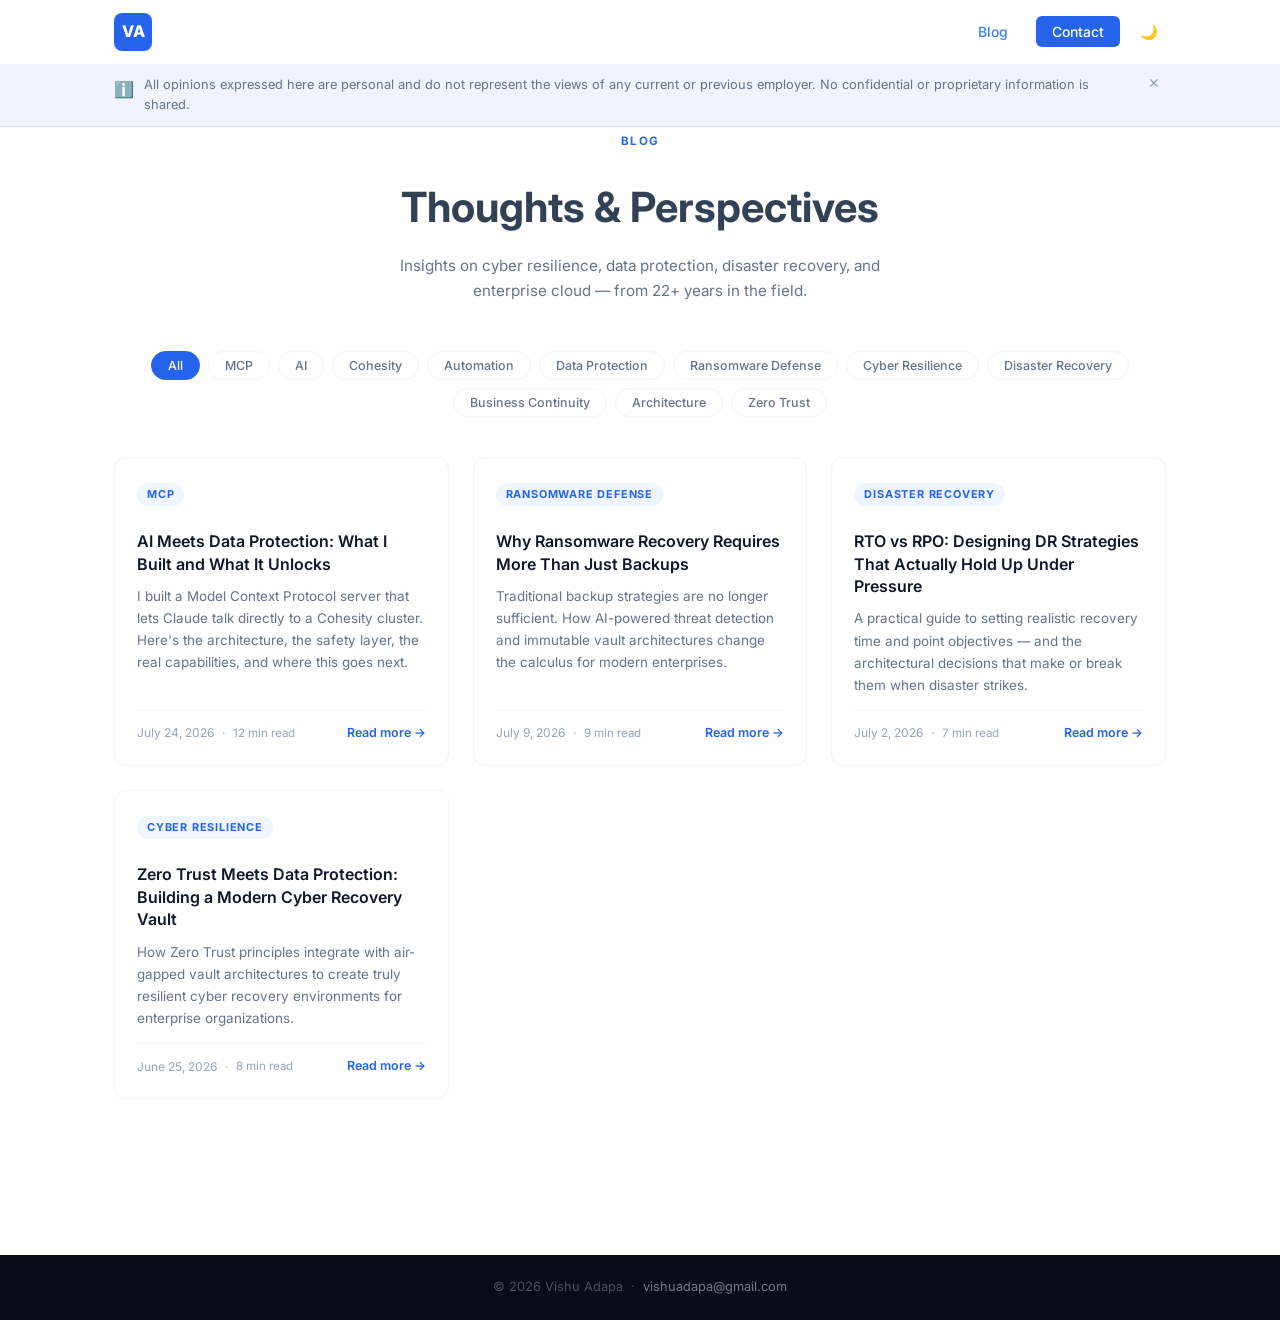
==== commit b9572fa6: "Sync portfolio with latest resume - Replace downloadable resume.pdf with current version - Update to" ====
--- a/blog/index.html
+++ b/blog/index.html
@@ -8,7 +8,7 @@
 
   <meta property="og:type" content="website">
   <meta property="og:title" content="Blog | Vishu Adapa, CISSP">
-  <meta property="og:description" content="Insights on cyber resilience, data protection, disaster recovery, and enterprise cloud from 20+ years in the field.">
+  <meta property="og:description" content="Insights on cyber resilience, data protection, disaster recovery, and enterprise cloud from 22+ years in the field.">
   <meta property="og:image" content="https://vishuadapa.com/og-image.png">
   <meta property="og:url" content="https://vishuadapa.com/blog/">
   <meta name="twitter:card" content="summary_large_image">
@@ -530,7 +530,7 @@
         <div class="section-header blog-page-header">
           <span class="section-tag">Blog</span>
           <h1 style="font-size:clamp(1.8rem,4vw,2.6rem);margin-top:12px;">Thoughts &amp; Perspectives</h1>
-          <p class="blog-intro">Insights on cyber resilience, data protection, disaster recovery, and enterprise cloud — from 20+ years in the field.</p>
+          <p class="blog-intro">Insights on cyber resilience, data protection, disaster recovery, and enterprise cloud — from 22+ years in the field.</p>
         </div>
 
         <div class="tag-filter" id="tagFilter" role="toolbar" aria-label="Filter posts by topic"></div>
--- a/style.css
+++ b/style.css
@@ -891,3 +891,6 @@
   }
   .cissp-shield { animation: none; }
 }
+
+/* Sub-sections inside Credentials (Awards, Education) */
+.subsection-header { margin-top: 64px; }
